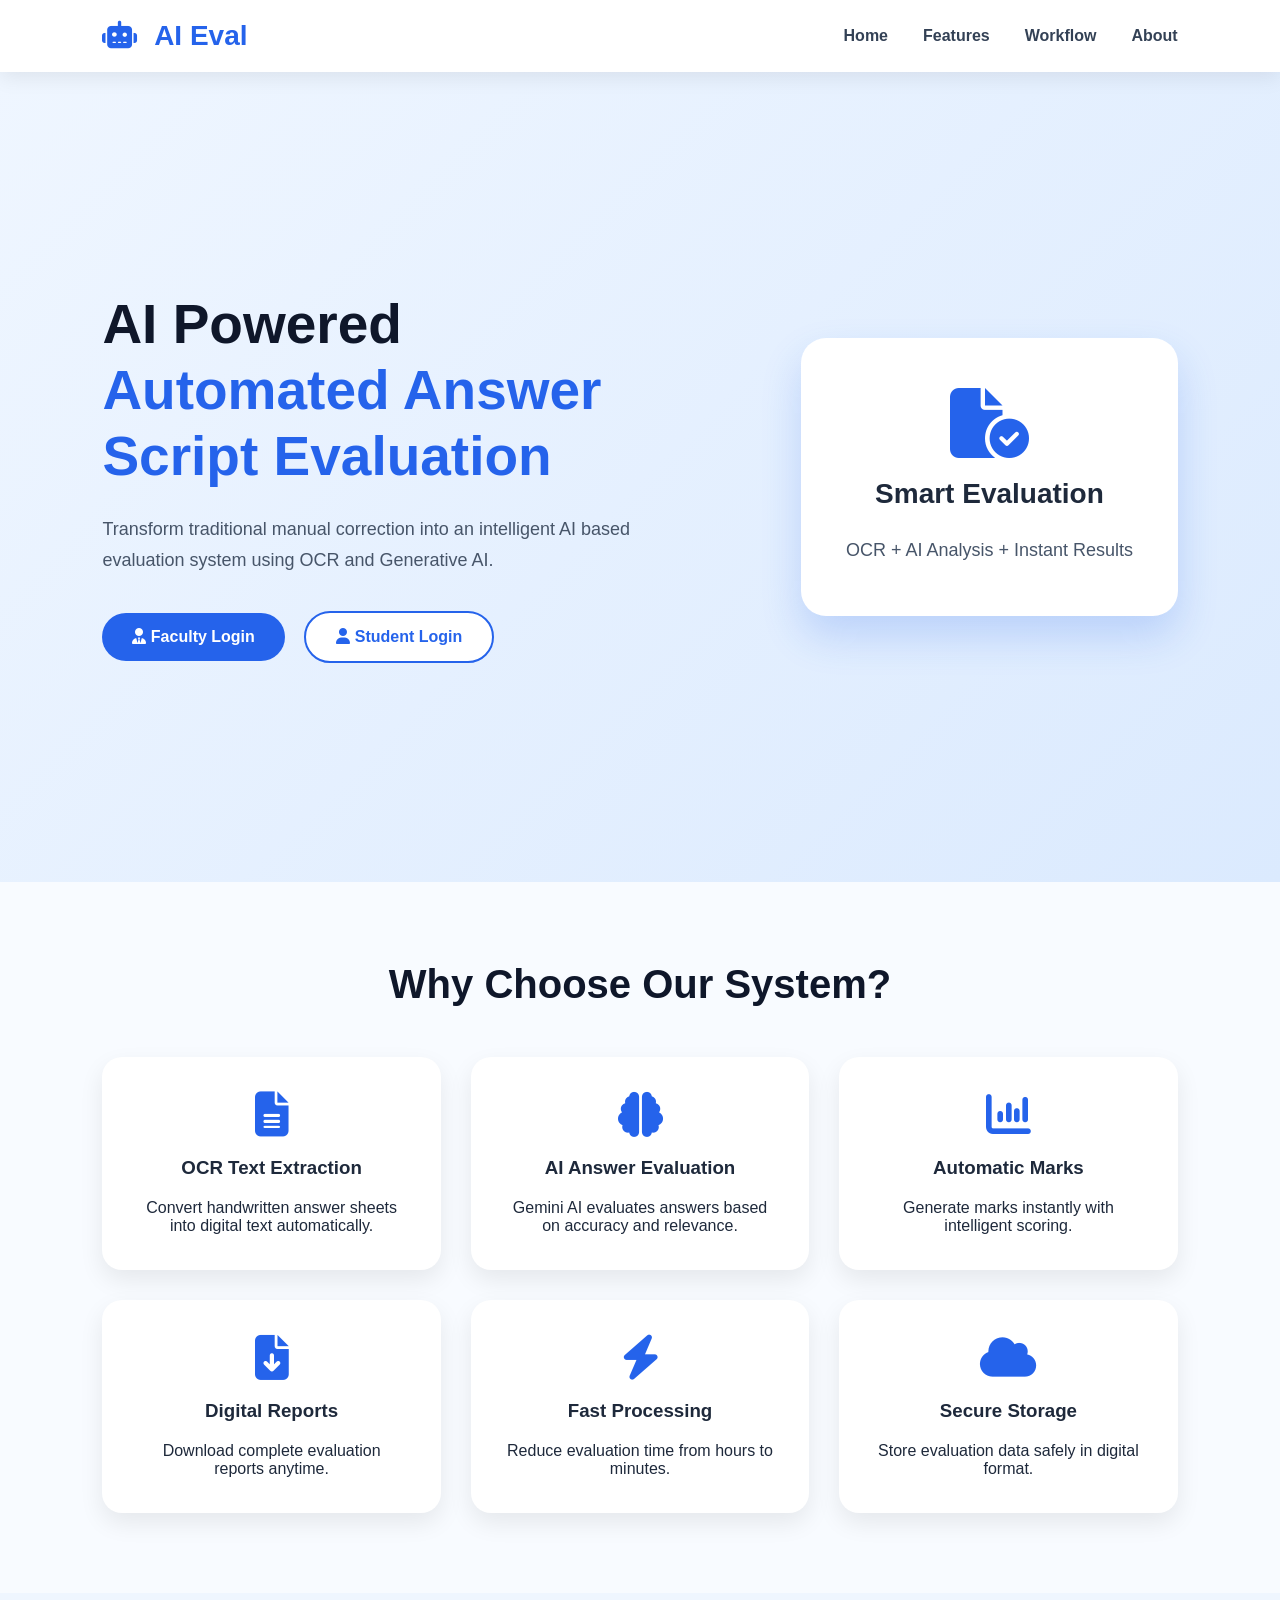
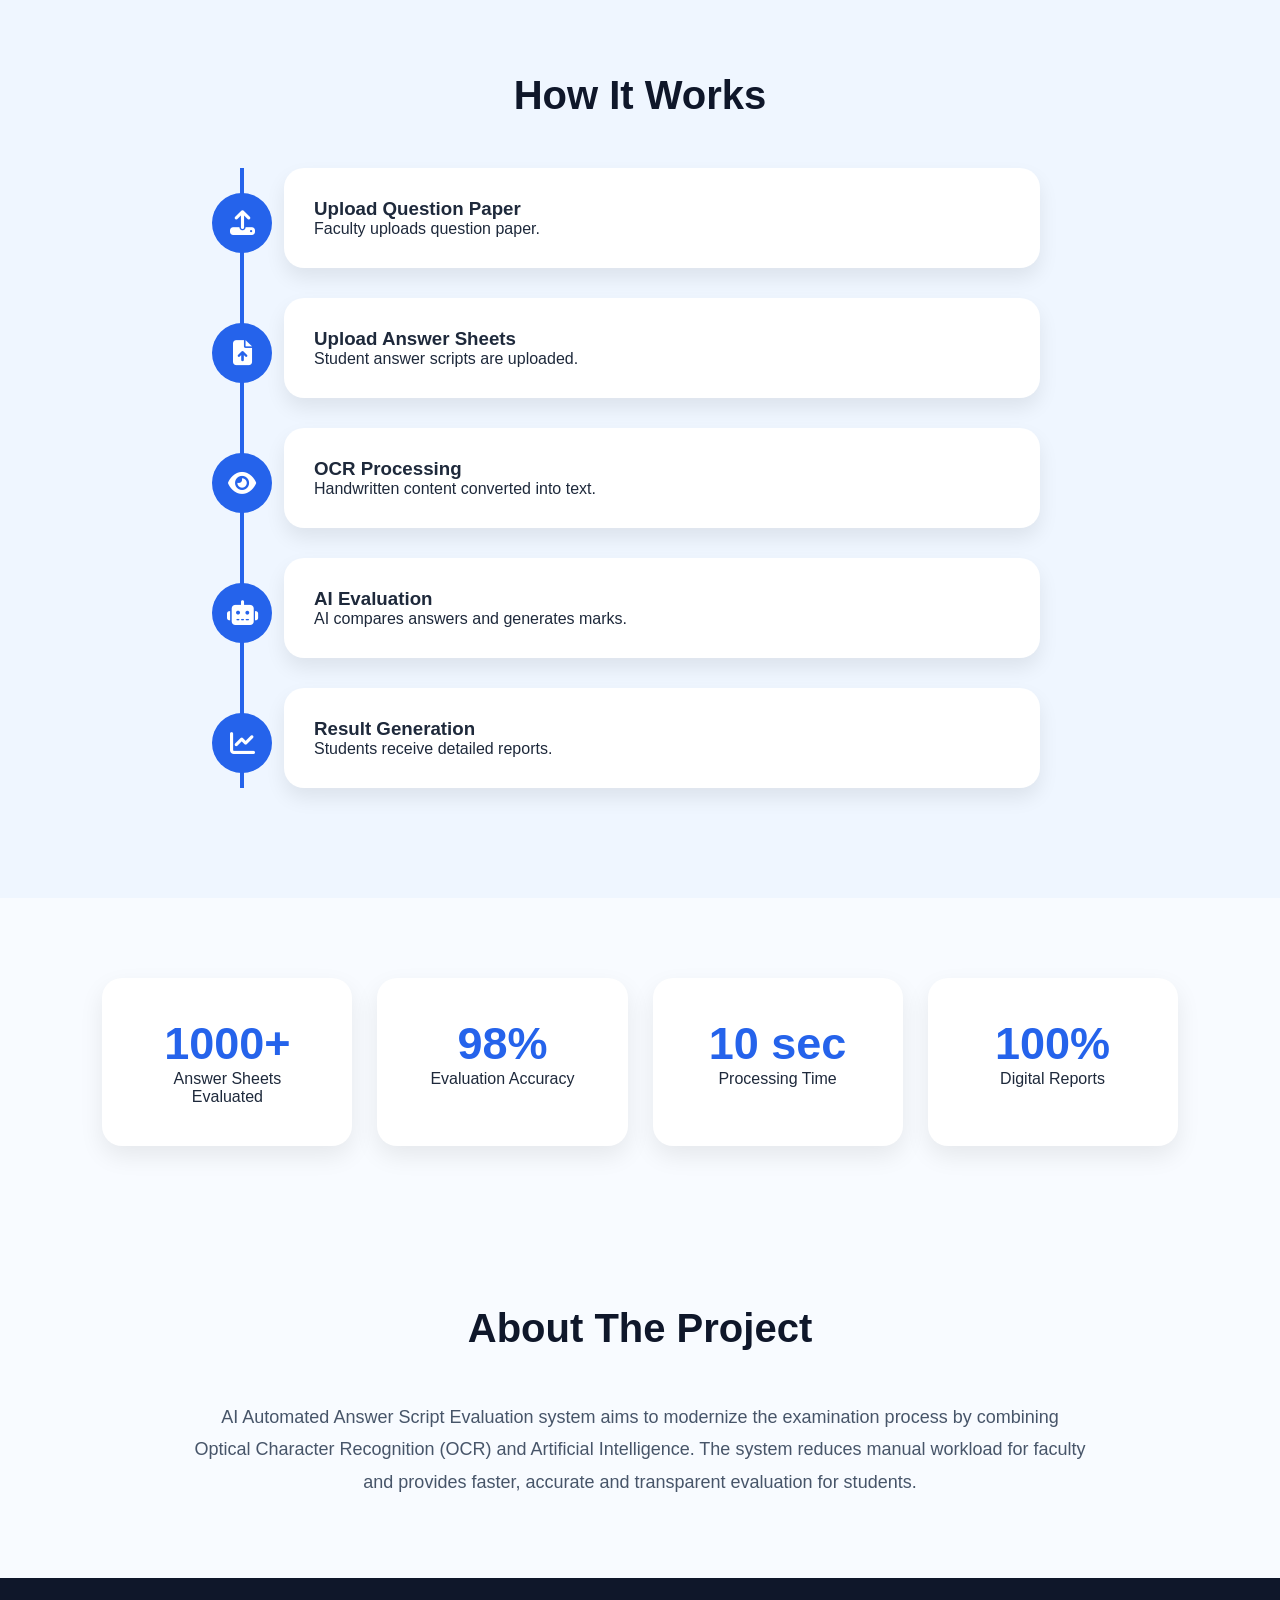
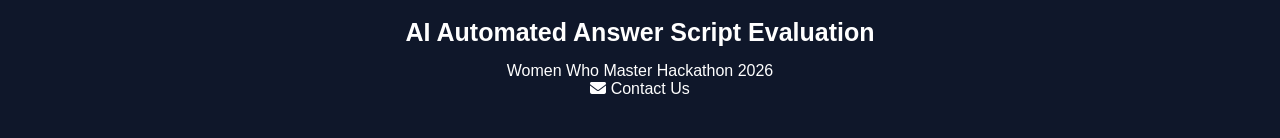
==== templates/index.html @ 3da0d570 "Initial commit AI Answer Script Evaluation" ====
<!DOCTYPE html>
<html lang="en">

<head>

    <meta charset="UTF-8">
    <meta name="viewport" content="width=device-width, initial-scale=1.0">

    <title>AI Answer Evaluation</title>

    <link rel="stylesheet" href="../static/css/style.css">

    <!-- Icons -->
    <link 
    rel="stylesheet" 
    href="https://cdnjs.cloudflare.com/ajax/libs/font-awesome/6.5.0/css/all.min.css">

</head>


<body>


<!-- ================= NAVBAR ================= -->

<header>

<nav class="navbar">

    <div class="logo">
        <i class="fa-solid fa-robot"></i>
        AI Eval
    </div>


    <ul class="nav-links">

        <li><a href="#">Home</a></li>

        <li><a href="#features">Features</a></li>

        <li><a href="#workflow">Workflow</a></li>

        <li><a href="#about">About</a></li>

    </ul>


</nav>

</header>





<!-- ================= HERO SECTION ================= -->


<section class="hero">


<div class="hero-content">


<h1>
AI Powered
<br>
<span>
Automated Answer Script Evaluation
</span>
</h1>


<p>

Transform traditional manual correction into
an intelligent AI based evaluation system using
OCR and Generative AI.

</p>



<div class="hero-buttons">


<a href="/faculty-login" class="btn primary">
<i class="fa-solid fa-user-tie"></i>
Faculty Login
</a>



<a href="/student-login" class="btn secondary">

<i class="fa-solid fa-user"></i>
Student Login

</a>


</div>


</div>




<div class="hero-image">

<div class="ai-card">

<i class="fa-solid fa-file-circle-check"></i>

<h3>
Smart Evaluation
</h3>


<p>
OCR + AI Analysis + Instant Results
</p>


</div>


</div>


</section>








<!-- ================= FEATURES ================= -->


<section id="features" class="features">


<h2>
Why Choose Our System?
</h2>



<div class="feature-container">



<div class="feature-card">

<i class="fa-solid fa-file-lines"></i>

<h3>
OCR Text Extraction
</h3>

<p>
Convert handwritten answer sheets into digital text automatically.
</p>

</div>




<div class="feature-card">

<i class="fa-solid fa-brain"></i>

<h3>
AI Answer Evaluation
</h3>

<p>
Gemini AI evaluates answers based on accuracy and relevance.
</p>

</div>





<div class="feature-card">

<i class="fa-solid fa-chart-column"></i>

<h3>
Automatic Marks
</h3>

<p>
Generate marks instantly with intelligent scoring.
</p>

</div>





<div class="feature-card">

<i class="fa-solid fa-file-arrow-down"></i>

<h3>
Digital Reports
</h3>

<p>
Download complete evaluation reports anytime.
</p>

</div>




<div class="feature-card">

<i class="fa-solid fa-bolt"></i>

<h3>
Fast Processing
</h3>

<p>
Reduce evaluation time from hours to minutes.
</p>

</div>




<div class="feature-card">

<i class="fa-solid fa-cloud"></i>

<h3>
Secure Storage
</h3>

<p>
Store evaluation data safely in digital format.
</p>

</div>



</div>


</section>








<!-- ================= WORKFLOW ================= -->


<section id="workflow" class="workflow">


<h2>
How It Works
</h2>



<div class="timeline">



<div class="step">

<div class="icon">

<i class="fa-solid fa-upload"></i>

</div>

<h3>
Upload Question Paper
</h3>

<p>
Faculty uploads question paper.
</p>

</div>





<div class="step">

<div class="icon">

<i class="fa-solid fa-file-arrow-up"></i>

</div>

<h3>
Upload Answer Sheets
</h3>

<p>
Student answer scripts are uploaded.
</p>

</div>






<div class="step">

<div class="icon">

<i class="fa-solid fa-eye"></i>

</div>

<h3>
OCR Processing
</h3>

<p>
Handwritten content converted into text.
</p>

</div>






<div class="step">

<div class="icon">

<i class="fa-solid fa-robot"></i>

</div>


<h3>
AI Evaluation
</h3>


<p>
AI compares answers and generates marks.
</p>


</div>







<div class="step">


<div class="icon">

<i class="fa-solid fa-chart-line"></i>

</div>


<h3>
Result Generation
</h3>


<p>
Students receive detailed reports.
</p>


</div>




</div>


</section>










<!-- ================= STATISTICS ================= -->


<section class="stats">


<div class="stat-card">

<h2>
1000+
</h2>

<p>
Answer Sheets Evaluated
</p>

</div>





<div class="stat-card">

<h2>
98%
</h2>

<p>
Evaluation Accuracy
</p>

</div>





<div class="stat-card">

<h2>
10 sec
</h2>

<p>
Processing Time
</p>

</div>





<div class="stat-card">

<h2>
100%
</h2>

<p>
Digital Reports
</p>

</div>


</section>











<!-- ================= ABOUT ================= -->


<section id="about" class="about">


<h2>
About The Project
</h2>


<p>


AI Automated Answer Script Evaluation system
aims to modernize the examination process by
combining Optical Character Recognition (OCR)
and Artificial Intelligence.

The system reduces manual workload for faculty
and provides faster, accurate and transparent
evaluation for students.

</p>



</section>









<!-- ================= FOOTER ================= -->


<footer>


<h3>
AI Automated Answer Script Evaluation
</h3>


<p>
Women Who Master Hackathon 2026
</p>


<div>

<i class="fa-solid fa-envelope"></i>
 Contact Us

</div>



</footer>




</body>

</html>
---- static/css/style.css ----
*{
    margin:0;
    padding:0;
    box-sizing:border-box;
    font-family:'Poppins',sans-serif;
}


html{
    scroll-behavior:smooth;
}


body{

    background:#f8fbff;
    color:#1e293b;

}



/* ================= NAVBAR ================= */


header{

    position:sticky;
    top:0;
    z-index:1000;

}



.navbar{

    display:flex;
    justify-content:space-between;
    align-items:center;

    padding:20px 8%;

    background:white;

    box-shadow:0 5px 20px rgba(0,0,0,0.08);

}



.logo{

    font-size:28px;
    font-weight:700;

    color:#2563eb;

}


.logo i{

    margin-right:10px;

}




.nav-links{

    display:flex;
    gap:35px;

    list-style:none;

}



.nav-links a{

    text-decoration:none;

    color:#334155;

    font-weight:600;

    transition:0.3s;

}



.nav-links a:hover{

    color:#2563eb;

}







/* ================= HERO ================= */


.hero{


    min-height:90vh;

    display:flex;

    align-items:center;

    justify-content:space-between;


    padding:60px 8%;


    background:

    linear-gradient(
    135deg,
    #eff6ff,
    #dbeafe
    );


}



.hero-content{

    width:50%;

}



.hero h1{


    font-size:55px;

    line-height:1.2;

    color:#0f172a;


}



.hero h1 span{

    color:#2563eb;

}




.hero p{


    margin-top:25px;

    font-size:18px;

    line-height:1.7;

    color:#475569;

}





.hero-buttons{

    margin-top:35px;

}




.btn{

    padding:15px 30px;

    border-radius:30px;

    text-decoration:none;

    font-weight:600;

    margin-right:15px;

    display:inline-block;

    transition:0.3s;

}



.primary{

    background:#2563eb;

    color:white;

}



.secondary{

    background:white;

    color:#2563eb;

    border:2px solid #2563eb;

}




.btn:hover{

    transform:translateY(-5px);

}






/* AI CARD */


.hero-image{

    width:35%;

}



.ai-card{


    background:white;

    padding:50px 30px;

    text-align:center;


    border-radius:25px;


    box-shadow:

    0 20px 40px rgba(37,99,235,0.2);


    animation:float 3s infinite;


}



.ai-card i{


    font-size:70px;

    color:#2563eb;

}



.ai-card h3{

    margin-top:20px;

    font-size:28px;

}





@keyframes float{


    0%,100%{

        transform:translateY(0);

    }


    50%{

        transform:translateY(-15px);

    }

}








/* ================= FEATURES ================= */


.features{


    padding:80px 8%;

    text-align:center;


}



.features h2,
.workflow h2,
.about h2{


    font-size:40px;

    margin-bottom:50px;

    color:#0f172a;

}





.feature-container{


    display:grid;

    grid-template-columns:repeat(3,1fr);

    gap:30px;


}




.feature-card{


    background:white;


    padding:35px;


    border-radius:20px;


    box-shadow:0 10px 25px rgba(0,0,0,0.08);


    transition:0.4s;


}



.feature-card:hover{


    transform:translateY(-10px);

}



.feature-card i{


    font-size:45px;

    color:#2563eb;

}



.feature-card h3{


    margin:20px 0;

}








/* ================= WORKFLOW ================= */


.workflow{


    padding:80px 8%;

    background:#eff6ff;

    text-align:center;


}




.timeline{


    max-width:800px;

    margin:auto;


    border-left:4px solid #2563eb;


    padding-left:40px;


}




.step{


    background:white;


    padding:30px;


    margin-bottom:30px;


    border-radius:20px;


    text-align:left;


    box-shadow:0 10px 20px rgba(0,0,0,0.08);


    position:relative;


}



.icon{


    width:60px;

    height:60px;


    background:#2563eb;


    color:white;


    border-radius:50%;


    display:flex;

    align-items:center;

    justify-content:center;


    position:absolute;


    left:-72px;


    top:25px;


}



.icon i{

    font-size:25px;

}









/* ================= STATS ================= */


.stats{


    display:grid;

    grid-template-columns:repeat(4,1fr);


    gap:25px;


    padding:80px 8%;


}



.stat-card{


    background:white;


    text-align:center;


    padding:40px;


    border-radius:20px;


    box-shadow:0 10px 25px rgba(0,0,0,0.08);


}



.stat-card h2{


    color:#2563eb;

    font-size:45px;


}









/* ================= ABOUT ================= */


.about{


    padding:80px 15%;

    text-align:center;

}



.about p{


    font-size:18px;

    line-height:1.8;

    color:#475569;


}









/* ================= FOOTER ================= */


footer{


    background:#0f172a;


    color:white;


    padding:40px;


    text-align:center;


}



footer h3{

    font-size:25px;

    margin-bottom:15px;

}










/* ================= RESPONSIVE ================= */


@media(max-width:900px){


.hero{

    flex-direction:column;

}


.hero-content,
.hero-image{

    width:100%;

}


.hero h1{

    font-size:40px;

}


.feature-container{


grid-template-columns:1fr;


}



.stats{


grid-template-columns:1fr;


}



.nav-links{

display:none;

}



}
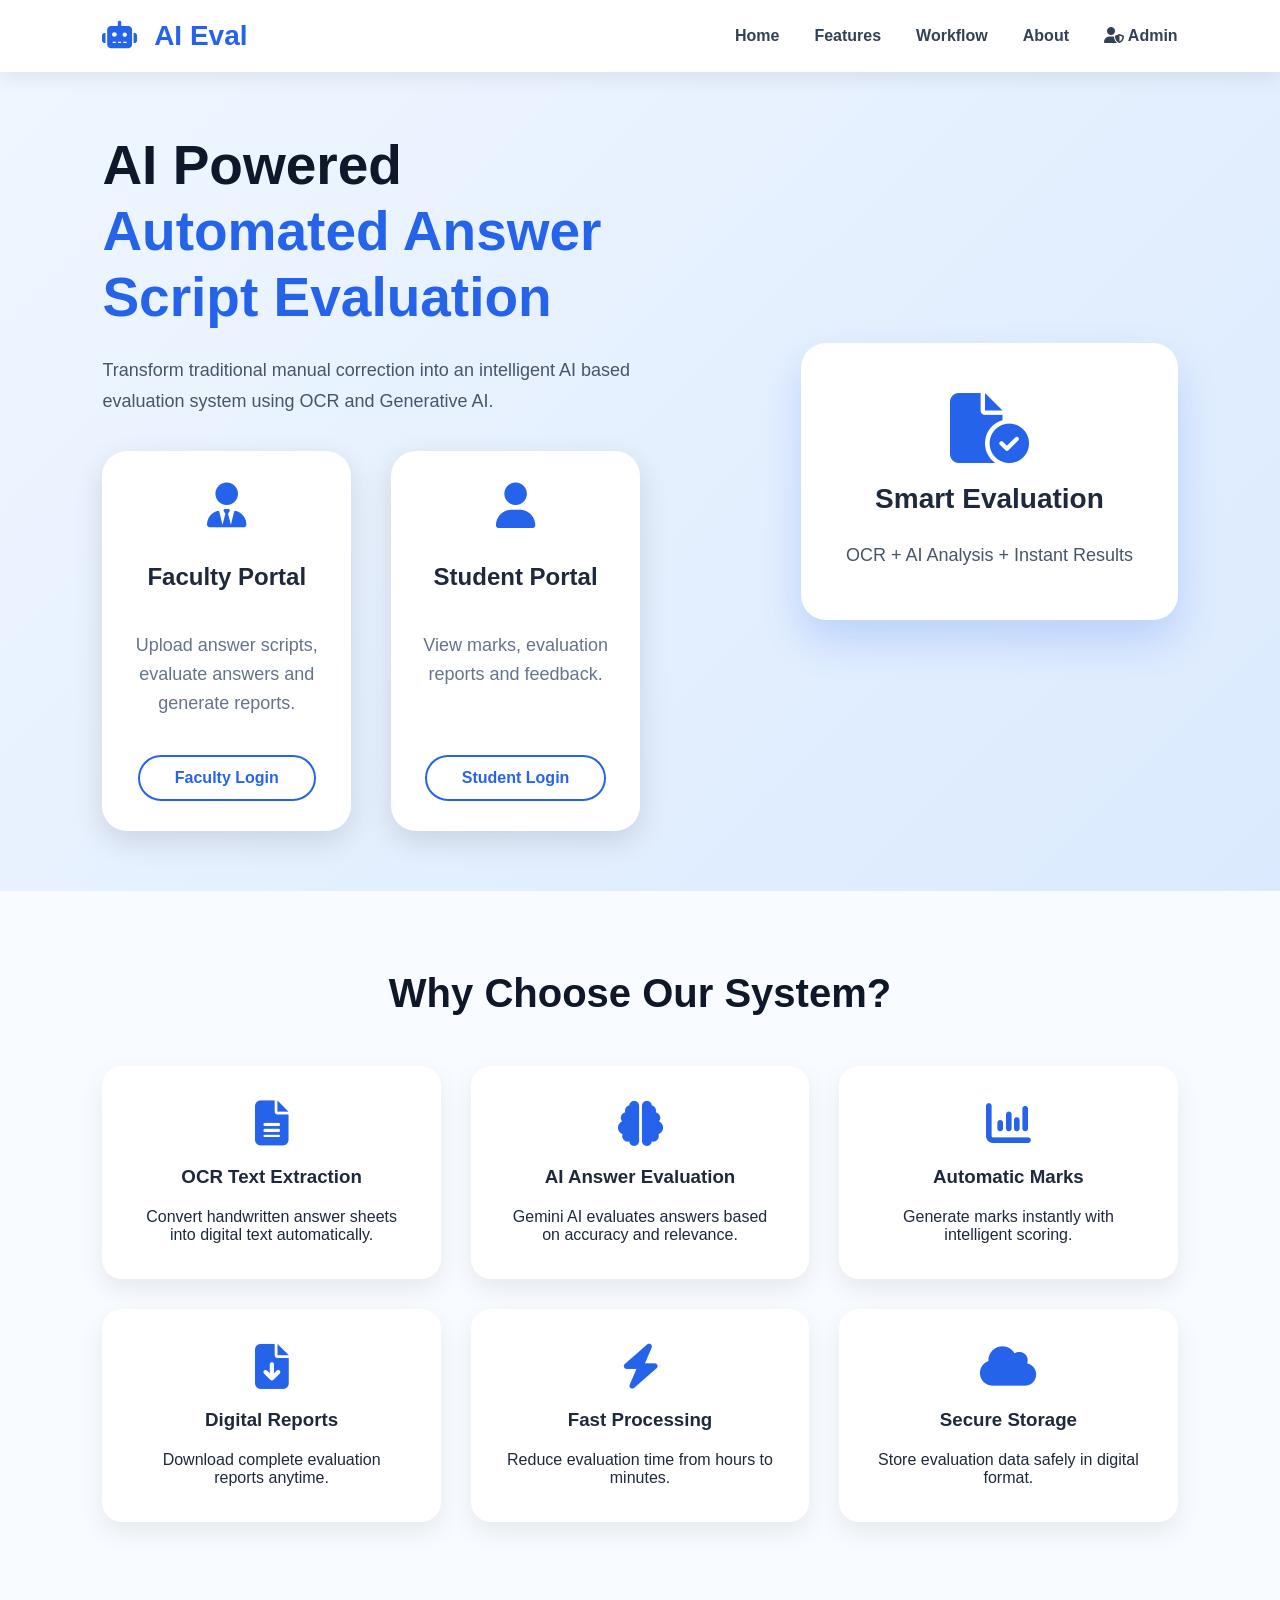
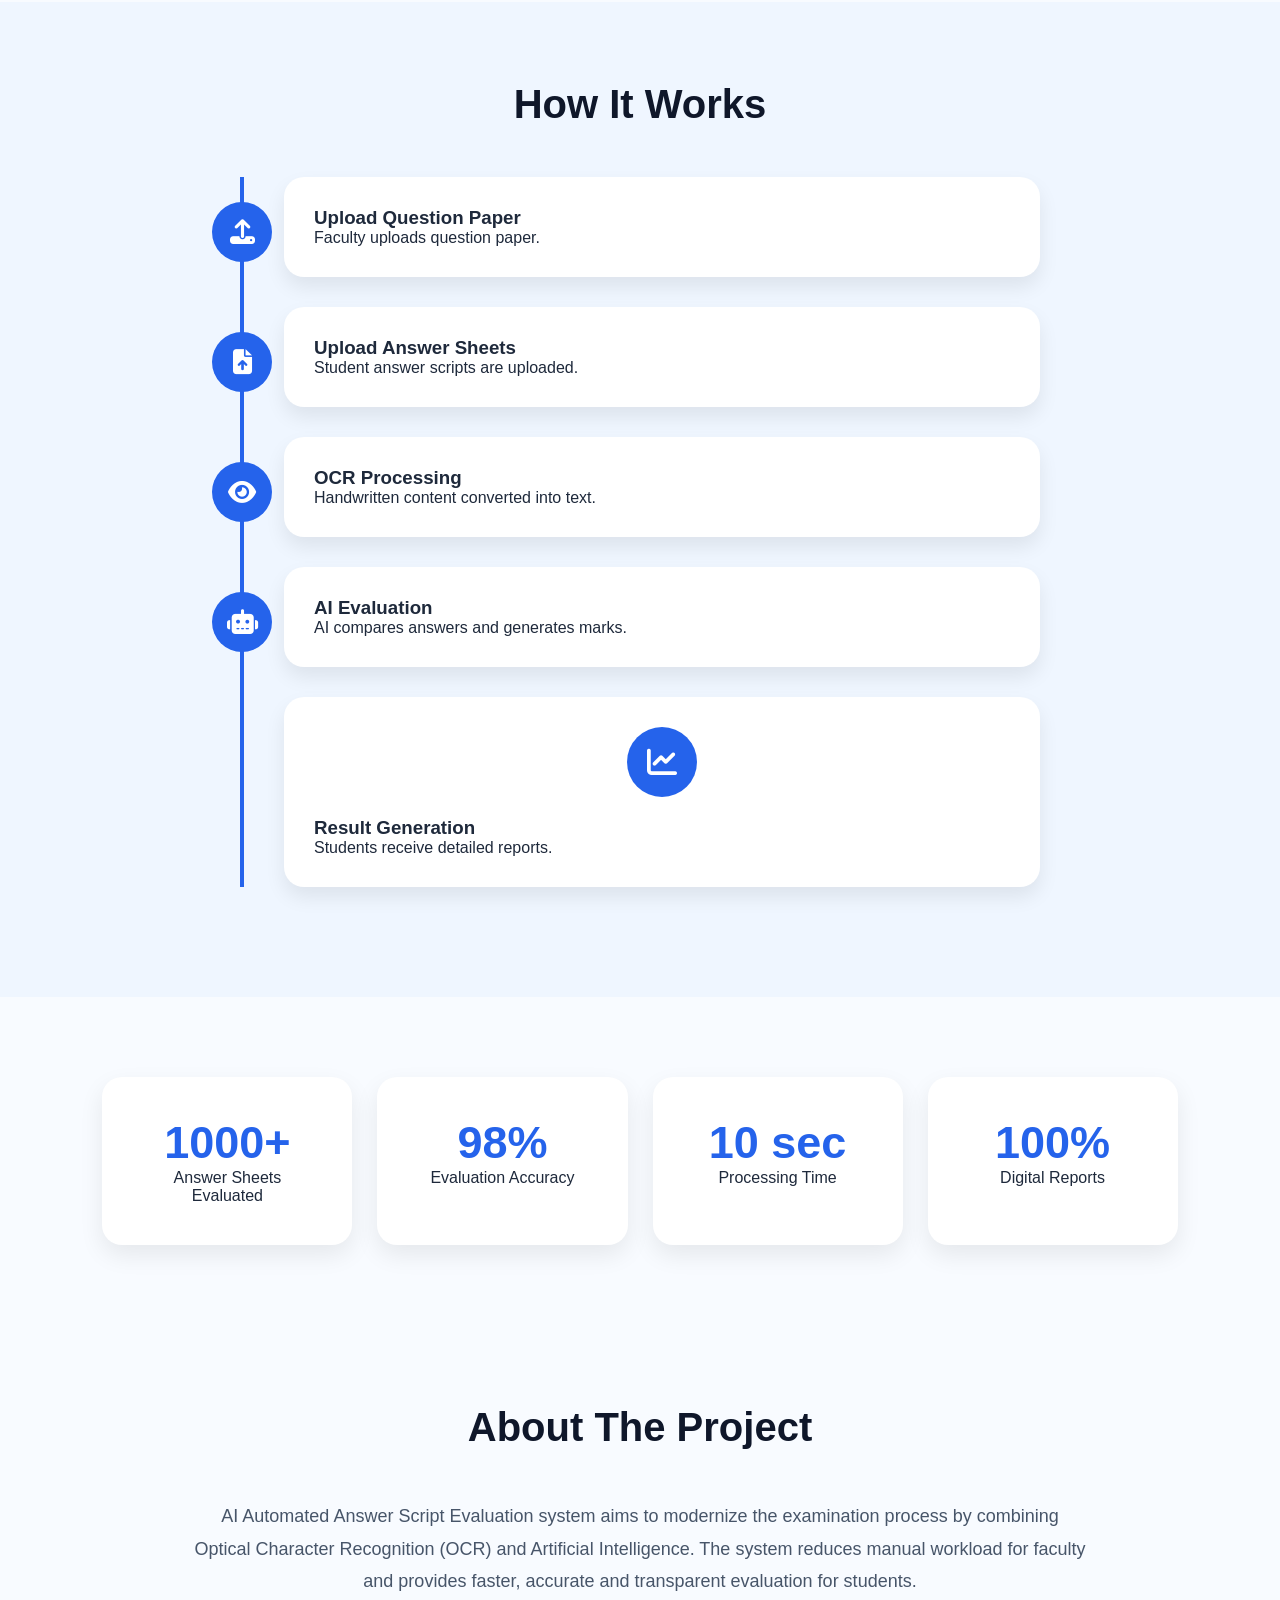
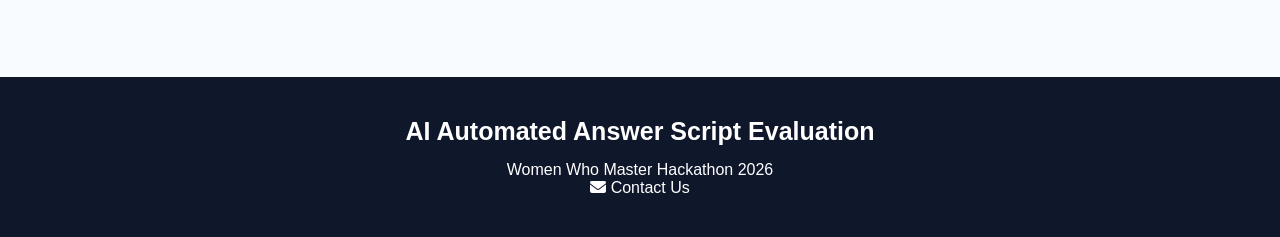
==== commit 270475fa: "Added AI evaluation project files" ====
--- a/templates/index.html
+++ b/templates/index.html
@@ -31,20 +31,45 @@
         <i class="fa-solid fa-robot"></i>
         AI Eval
     </div>
-
-
-    <ul class="nav-links">
-
-        <li><a href="#">Home</a></li>
-
-        <li><a href="#features">Features</a></li>
-
-        <li><a href="#workflow">Workflow</a></li>
-
-        <li><a href="#about">About</a></li>
-
-    </ul>
-
+     <ul class="nav-links">
+
+<li>
+<a href="#">
+Home
+</a>
+</li>
+
+
+<li>
+<a href="#features">
+Features
+</a>
+</li>
+
+
+<li>
+<a href="#workflow">
+Workflow
+</a>
+</li>
+
+
+<li>
+<a href="#about">
+About
+</a>
+</li>
+
+
+<li>
+<a href="/admin-login" class="admin-btn">
+<i class="fa-solid fa-user-shield"></i>
+Admin
+</a>
+</li>
+
+
+</ul>
 
 </nav>
 
@@ -81,23 +106,61 @@
 </p>
 
 
-
 <div class="hero-buttons">
 
-
-<a href="/faculty-login" class="btn primary">
-<i class="fa-solid fa-user-tie"></i>
-Faculty Login
-</a>
-
-
-
-<a href="/student-login" class="btn secondary">
-
-<i class="fa-solid fa-user"></i>
-Student Login
-
-</a>
+</div>
+
+
+<div class="portal-section">
+
+
+<div class="portal-card">
+
+    <div class="portal-icon">
+        <i class="fa-solid fa-user-tie"></i>
+    </div>
+
+    <h2>
+        Faculty Portal
+    </h2>
+
+    <p>
+        Upload answer scripts,
+        evaluate answers and generate reports.
+    </p>
+
+    <a href="/faculty-login" class="portal-btn">
+        Faculty Login
+    </a>
+
+</div>
+
+
+
+
+<div class="portal-card">
+
+    <div class="portal-icon">
+        <i class="fa-solid fa-user"></i>
+    </div>
+
+    <h2>
+        Student Portal
+    </h2>
+
+    <p>
+        View marks, evaluation reports
+        and feedback.
+    </p>
+
+    <a href="/student-login" class="student-btn">
+        Student Login
+    </a>
+
+</div>
+
+
+</div>
 
 
 </div>
@@ -384,7 +447,7 @@
 <div class="step">
 
 
-<div class="icon">
+<div class="dash-icon">
 
 <i class="fa-solid fa-chart-line"></i>
 
--- a/static/css/style.css
+++ b/static/css/style.css
@@ -740,4 +740,713 @@
 
 
 
+}
+/* ================= PORTAL SECTION ================= */
+
+/* ================= PORTAL SECTION ================= */
+
+
+.portal-section{
+
+    display:flex;
+    gap:40px;
+    justify-content:center;
+    align-items:stretch;
+
+}
+
+
+/* Portal Card */
+
+
+.portal-card{
+
+    width:280px;
+    height:380px;
+
+    background:white;
+
+    padding:30px;
+
+    border-radius:25px;
+
+    text-align:center;
+
+    box-shadow:0 10px 30px rgba(0,0,0,0.12);
+
+    display:flex;
+    flex-direction:column;
+    align-items:center;
+
+    box-sizing:border-box;
+    transition: all 0.3s ease;
+    cursor: pointer;
+
+}
+.portal-card:hover{
+
+    transform:translateY(-10px) scale(1.05);
+
+    box-shadow:0 20px 40px rgba(37,99,235,0.25);
+
+}
+
+
+
+/* Portal Icon */
+
+
+.portal-icon{
+
+    font-size:45px;
+
+    color:#2563eb;
+
+    margin-bottom:15px;
+
+}
+
+
+
+.portal-card h2{
+
+    margin:15px 0;
+
+    color:#1e293b;
+
+}
+
+
+
+.portal-card p{
+
+    color:#64748b;
+
+    line-height:1.6;
+
+}
+
+
+
+/* Portal Buttons */
+
+
+.portal-btn,
+.student-btn{
+
+    margin-top:auto;
+
+    display:inline-block;
+
+    padding:12px 35px;
+
+    border-radius:30px;
+
+    text-decoration:none;
+
+    font-weight:600;
+
+    background:white;
+
+    color:#2563eb;
+
+    border:2px solid #2563eb;
+
+    transition:0.3s;
+
+}
+
+
+
+/* Hover / Click Effect */
+
+
+.portal-btn:hover,
+.student-btn:hover{
+
+    background:#2563eb;
+
+    color:white;
+
+    transform:translateY(-3px);
+
+}
+
+
+
+/* Mobile */
+
+
+@media(max-width:900px){
+
+
+    .portal-section{
+
+        flex-direction:column;
+
+        align-items:center;
+
+    }
+
+
+    .portal-card{
+
+        width:90%;
+
+    }
+
+}
+/* ================= LOGIN PAGE ================= */
+
+
+.login-section{
+
+    min-height:calc(100vh - 160px);
+
+    display:flex;
+
+    justify-content:center;
+
+    align-items:center;
+
+    padding:50px;
+
+    background:linear-gradient(
+        135deg,
+        #eff6ff,
+        #dbeafe
+    );
+
+}
+
+
+
+.login-card{
+
+    width:400px;
+
+    background:white;
+
+    padding:40px;
+
+    border-radius:25px;
+
+    text-align:center;
+
+    box-shadow:0 15px 35px rgba(0,0,0,0.12);
+
+}
+
+
+
+.login-icon{
+
+    width:80px;
+
+    height:80px;
+
+    margin:auto;
+
+    display:flex;
+
+    justify-content:center;
+
+    align-items:center;
+
+    background:#2563eb;
+
+    color:white;
+
+    border-radius:50%;
+
+}
+
+
+
+.login-icon i{
+
+    font-size:40px;
+
+}
+
+
+
+.login-card h2{
+
+    margin-top:20px;
+
+    font-size:32px;
+
+    color:#0f172a;
+
+}
+
+
+
+.login-card p{
+
+    margin:15px 0 30px;
+
+    color:#64748b;
+
+}
+
+
+
+.input-box{
+
+    text-align:left;
+
+    margin-bottom:20px;
+
+}
+
+
+
+.input-box label{
+
+    display:block;
+
+    margin-bottom:8px;
+
+    font-weight:600;
+
+}
+
+
+
+.input-box input{
+
+    width:100%;
+
+    padding:14px;
+
+    border-radius:12px;
+
+    border:1px solid #cbd5e1;
+
+    font-size:15px;
+
+}
+
+
+
+.input-box input:focus{
+
+    outline:none;
+
+    border-color:#2563eb;
+
+}
+
+.login-btn{
+
+    width:100%;
+
+    display:block;
+
+    text-align:center;
+
+    padding:14px;
+
+    border:none;
+
+    border-radius:30px;
+
+    background:#2563eb;
+
+    color:white;
+
+    font-size:17px;
+
+    font-weight:600;
+
+    cursor:pointer;
+
+    text-decoration:none;
+
+}
+
+
+.login-btn:hover{
+
+    background:#1d4ed8;
+
+}
+
+
+
+.bottom-link{
+
+    margin-top:25px;
+
+}
+
+
+
+.bottom-link a{
+
+    text-decoration:none;
+
+    color:#2563eb;
+
+    font-weight:600;
+
+}
+
+/* ================= FACULTY DASHBOARD ================= */
+
+.dashboard-section{
+    padding:60px 8%;
+    background:#f8fbff;
+    min-height:100vh;
+}
+
+.dashboard-header{
+    display:flex;
+    justify-content:space-between;
+    align-items:center;
+    margin-bottom:40px;
+}
+
+.dashboard-header h1{
+    font-size:36px;
+    color:#0f172a;
+}
+
+.dashboard-header p{
+    color:#64748b;
+    margin-top:8px;
+}
+
+.logout-btn{
+    padding:12px 25px;
+    background:#ef4444;
+    color:white;
+    text-decoration:none;
+    border-radius:30px;
+    font-weight:600;
+}
+
+.logout-btn:hover{
+    background:#dc2626;
+}
+
+.dashboard-cards{
+    display:grid;
+    grid-template-columns:repeat(4,1fr);
+    gap:25px;
+    margin-bottom:50px;
+}
+.dash-card{
+
+    background:white;
+    padding:30px;
+    border-radius:20px;
+    text-align:center;
+    box-shadow:0 10px 25px rgba(0,0,0,0.08);
+
+    transition:all 0.3s ease;
+
+    cursor:pointer;
+
+}
+
+.dash-card:hover{
+
+    transform:translateY(-10px) scale(1.05);
+
+    box-shadow:0 18px 40px rgba(37,99,235,0.25);
+
+}
+
+.dash-icon{
+
+    width:70px;
+    height:70px;
+
+    background:#2563eb;
+    color:white;
+
+    border-radius:50%;
+
+    display:flex;
+    justify-content:center;
+    align-items:center;
+
+    margin:0 auto 20px;
+
+    font-size:30px;
+
+}
+
+.dash-card h2{
+    margin-bottom:15px;
+    font-size:22px;
+}
+
+.dash-card p{
+    color:#64748b;
+    margin-bottom:25px;
+}
+
+.action-btn{
+    display:inline-block;
+    padding:12px 28px;
+    background:#2563eb;
+    color:white;
+    text-decoration:none;
+    border-radius:30px;
+    font-weight:600;
+}
+
+.action-btn:hover{
+    background:#1d4ed8;
+}
+
+.recent-section{
+    background:white;
+    padding:30px;
+    border-radius:20px;
+    box-shadow:0 10px 25px rgba(0,0,0,0.08);
+}
+
+.recent-section h2{
+    margin-bottom:20px;
+}
+
+.recent-section table{
+    width:100%;
+    border-collapse:collapse;
+}
+
+.recent-section th,
+.recent-section td{
+    padding:15px;
+    border-bottom:1px solid #e2e8f0;
+    text-align:left;
+}
+
+.recent-section th{
+    background:#2563eb;
+    color:white;
+}
+
+@media(max-width:900px){
+
+    .dashboard-header{
+        flex-direction:column;
+        gap:20px;
+        text-align:center;
+    }
+
+    .dashboard-cards{
+        grid-template-columns:1fr;
+    }
+
+}
+/* ================= RESULT PAGE ================= */
+
+.result-table{
+
+    width:100%;
+    border-collapse:collapse;
+    margin-top:20px;
+    margin-bottom:20px;
+
+}
+
+.result-table th,
+.result-table td{
+
+    border:1px solid #e2e8f0;
+    padding:15px;
+    text-align:left;
+
+}
+
+.result-table th{
+
+    background:#2563eb;
+    color:white;
+    width:40%;
+
+}
+/* ================= RESULT PAGE ================= */
+
+.result-section{
+
+display:flex;
+justify-content:center;
+padding:60px 8%;
+background:#f8fbff;
+
+}
+
+.result-card{
+
+width:900px;
+background:white;
+padding:40px;
+border-radius:20px;
+box-shadow:0 15px 35px rgba(0,0,0,.1);
+
+}
+
+.result-card h1{
+
+text-align:center;
+margin-bottom:30px;
+color:#2563eb;
+
+}
+
+.student-info{
+
+display:grid;
+grid-template-columns:repeat(2,1fr);
+gap:20px;
+margin-bottom:35px;
+
+}
+
+.student-info div{
+
+background:#eff6ff;
+padding:15px;
+border-radius:10px;
+
+}
+
+.result-table{
+
+width:100%;
+border-collapse:collapse;
+margin-top:20px;
+
+}
+
+.result-table th{
+
+background:#2563eb;
+color:white;
+padding:15px;
+
+}
+
+.result-table td{
+
+padding:15px;
+text-align:center;
+border-bottom:1px solid #ddd;
+
+}
+
+.result-table tr:hover{
+
+background:#f1f5f9;
+
+}
+
+.summary-card{
+
+    display:flex;
+    justify-content:space-between;
+    gap:20px;
+    margin-top:30px;
+
+}
+
+.summary-item{
+
+    flex:1;
+
+    background:#eff6ff;
+
+    padding:20px;
+
+    border-radius:15px;
+
+    text-align:center;
+
+    box-shadow:0 5px 15px rgba(0,0,0,.08);
+
+}
+
+.summary-item h3{
+
+    color:#2563eb;
+    margin-bottom:10px;
+
+}
+
+.summary-item p{
+
+    font-size:24px;
+    font-weight:600;
+
+}
+
+.result-buttons{
+
+margin-top:30px;
+display:flex;
+justify-content:center;
+gap:20px;
+
+}
+/* ================= QUESTION ANALYSIS ================= */
+
+.analysis-table{
+
+    width:100%;
+    border-collapse:collapse;
+    margin-top:30px;
+
+}
+
+.analysis-table th{
+
+    background:#2563eb;
+    color:white;
+    padding:15px;
+
+}
+
+.analysis-table td{
+
+    padding:15px;
+    border-bottom:1px solid #ddd;
+    text-align:center;
+
+}
+
+.analysis-table tr:hover{
+
+    background:#f1f5f9;
+
+}
+
+
+/* ================= DETAILED EVALUATION ================= */
+
+.evaluation-box{
+
+    text-align:left;
+    margin:25px 0;
+
+}
+
+.evaluation-box h3{
+
+    color:#2563eb;
+    margin-bottom:10px;
+
+}
+
+.evaluation-box p{
+
+    margin-bottom:10px;
+    line-height:1.7;
+
 }
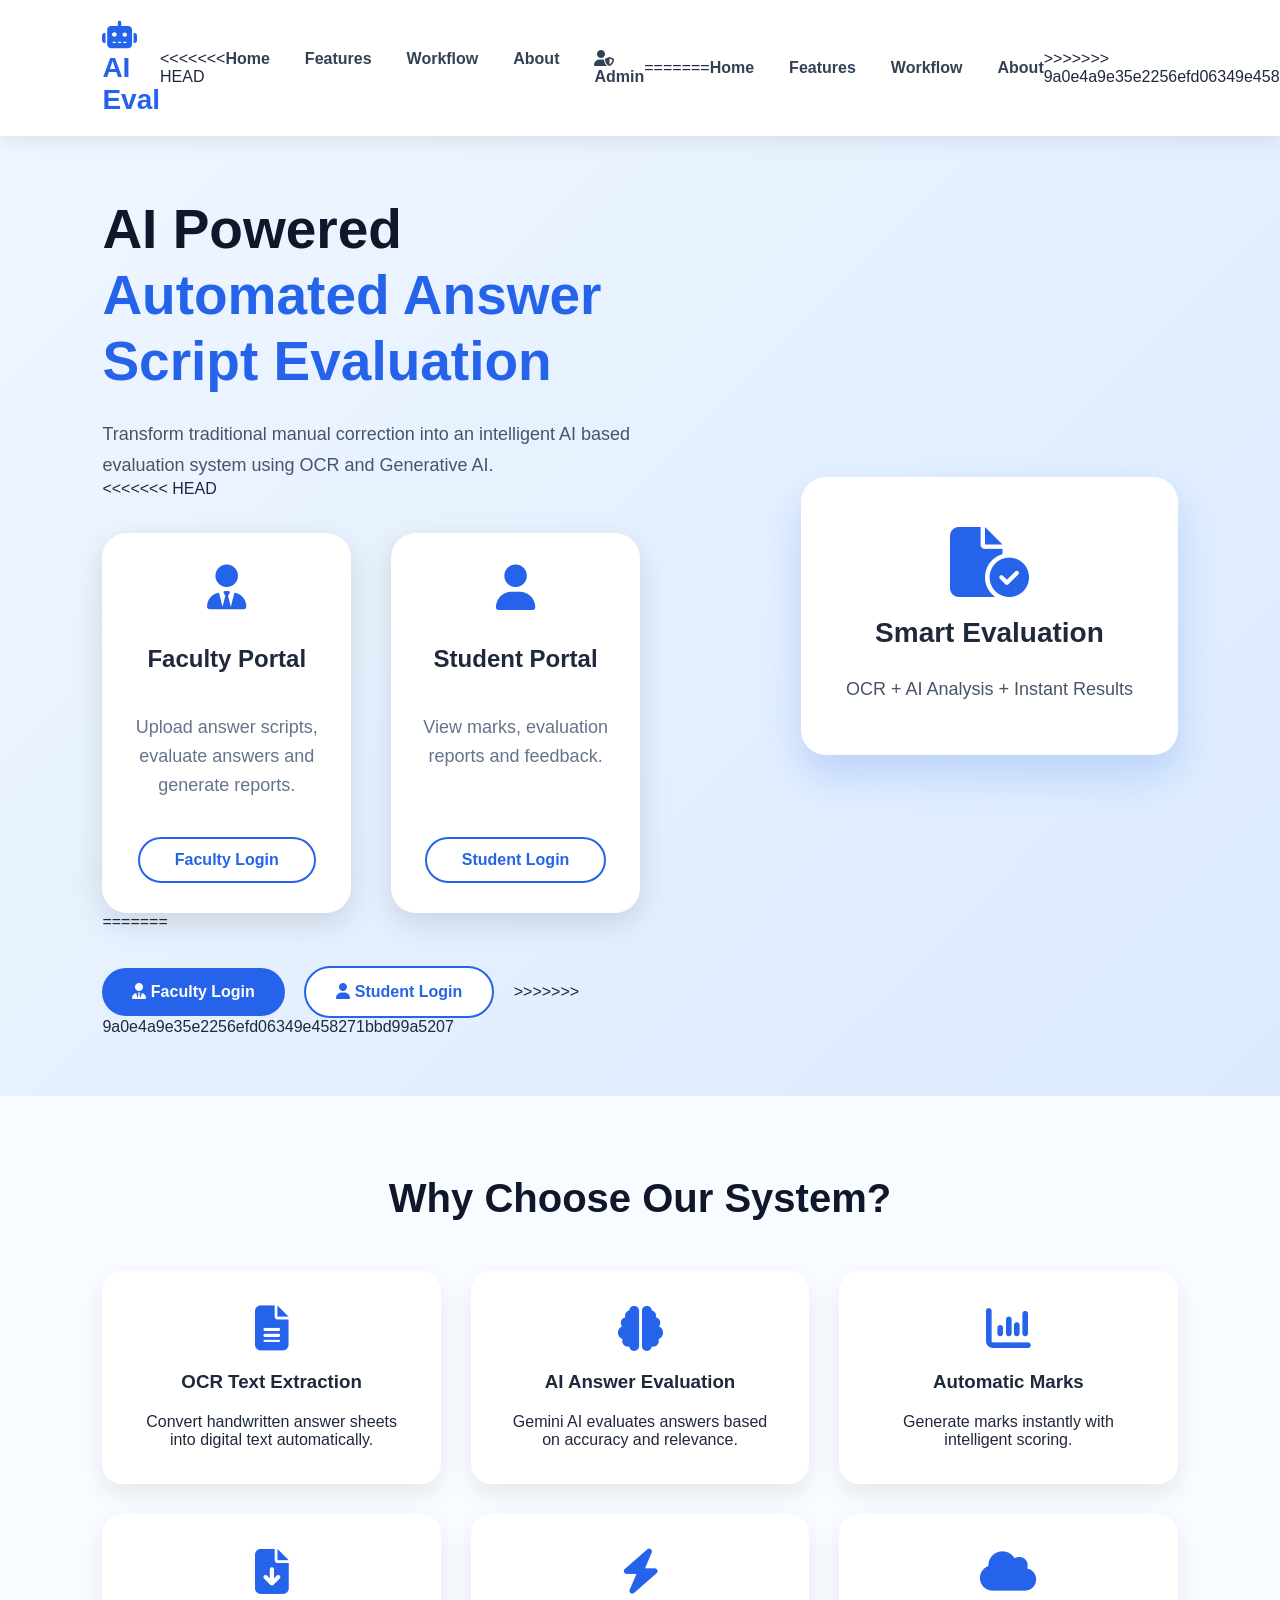
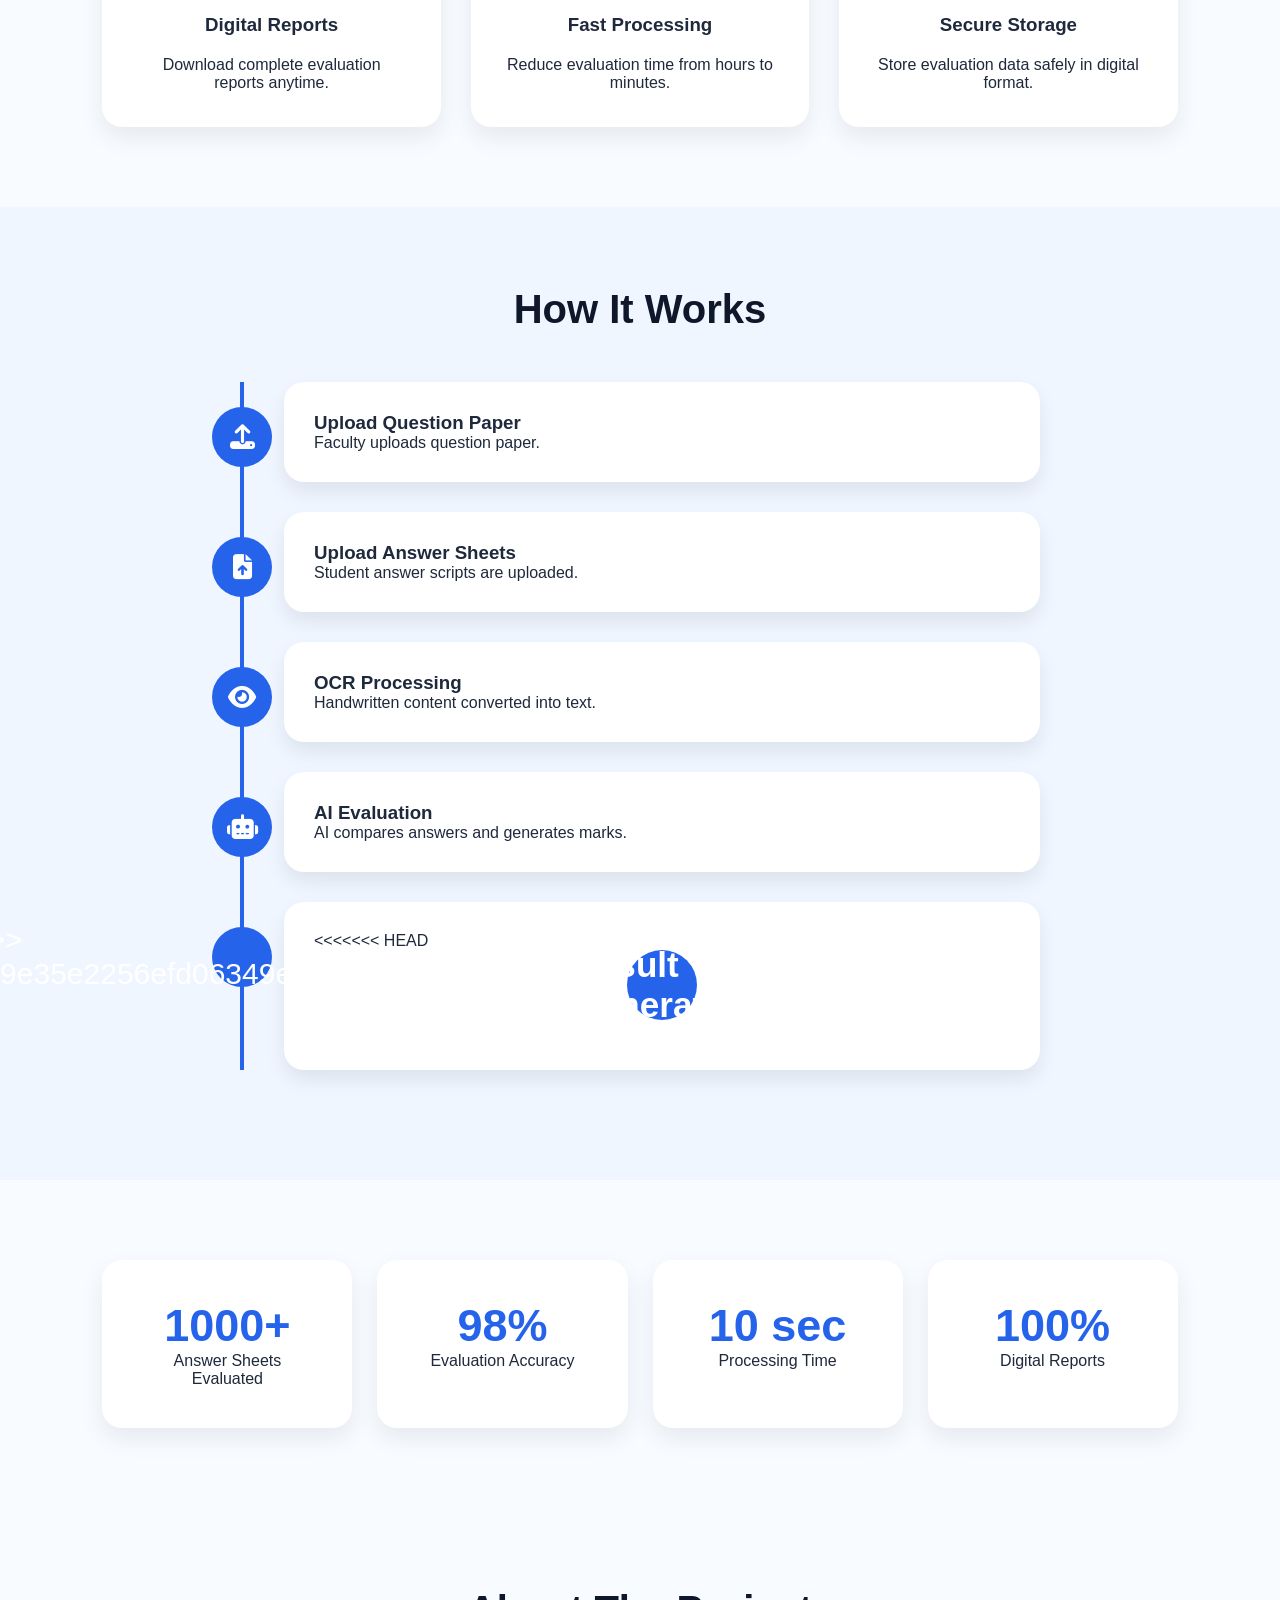
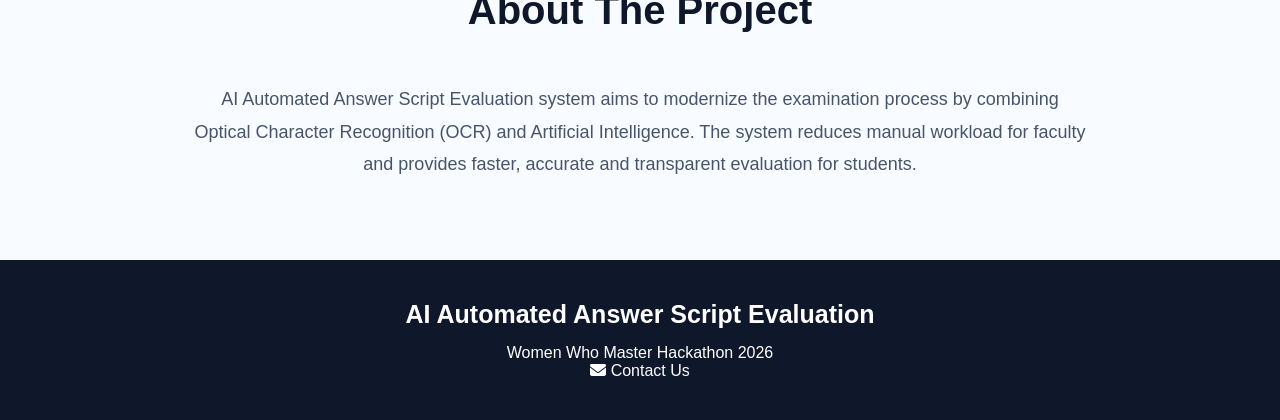
==== commit 5ee98419: "Resolved merge conflict" ====
--- a/templates/index.html
+++ b/templates/index.html
@@ -31,6 +31,7 @@
         <i class="fa-solid fa-robot"></i>
         AI Eval
     </div>
+<<<<<<< HEAD
      <ul class="nav-links">
 
 <li>
@@ -70,6 +71,22 @@
 
 
 </ul>
+=======
+
+
+    <ul class="nav-links">
+
+        <li><a href="#">Home</a></li>
+
+        <li><a href="#features">Features</a></li>
+
+        <li><a href="#workflow">Workflow</a></li>
+
+        <li><a href="#about">About</a></li>
+
+    </ul>
+
+>>>>>>> 9a0e4a9e35e2256efd06349e458271bbd99a5207
 
 </nav>
 
@@ -106,6 +123,7 @@
 </p>
 
 
+<<<<<<< HEAD
 <div class="hero-buttons">
 
 </div>
@@ -161,6 +179,25 @@
 
 
 </div>
+=======
+
+<div class="hero-buttons">
+
+
+<a href="/faculty-login" class="btn primary">
+<i class="fa-solid fa-user-tie"></i>
+Faculty Login
+</a>
+
+
+
+<a href="/student-login" class="btn secondary">
+
+<i class="fa-solid fa-user"></i>
+Student Login
+
+</a>
+>>>>>>> 9a0e4a9e35e2256efd06349e458271bbd99a5207
 
 
 </div>
@@ -447,7 +484,11 @@
 <div class="step">
 
 
+<<<<<<< HEAD
 <div class="dash-icon">
+=======
+<div class="icon">
+>>>>>>> 9a0e4a9e35e2256efd06349e458271bbd99a5207
 
 <i class="fa-solid fa-chart-line"></i>
 
--- a/static/css/style.css
+++ b/static/css/style.css
@@ -740,6 +740,7 @@
 
 
 
+<<<<<<< HEAD
 }
 /* ================= PORTAL SECTION ================= */
 
@@ -1449,4 +1450,6 @@
     margin-bottom:10px;
     line-height:1.7;
 
+=======
+>>>>>>> 9a0e4a9e35e2256efd06349e458271bbd99a5207
 }
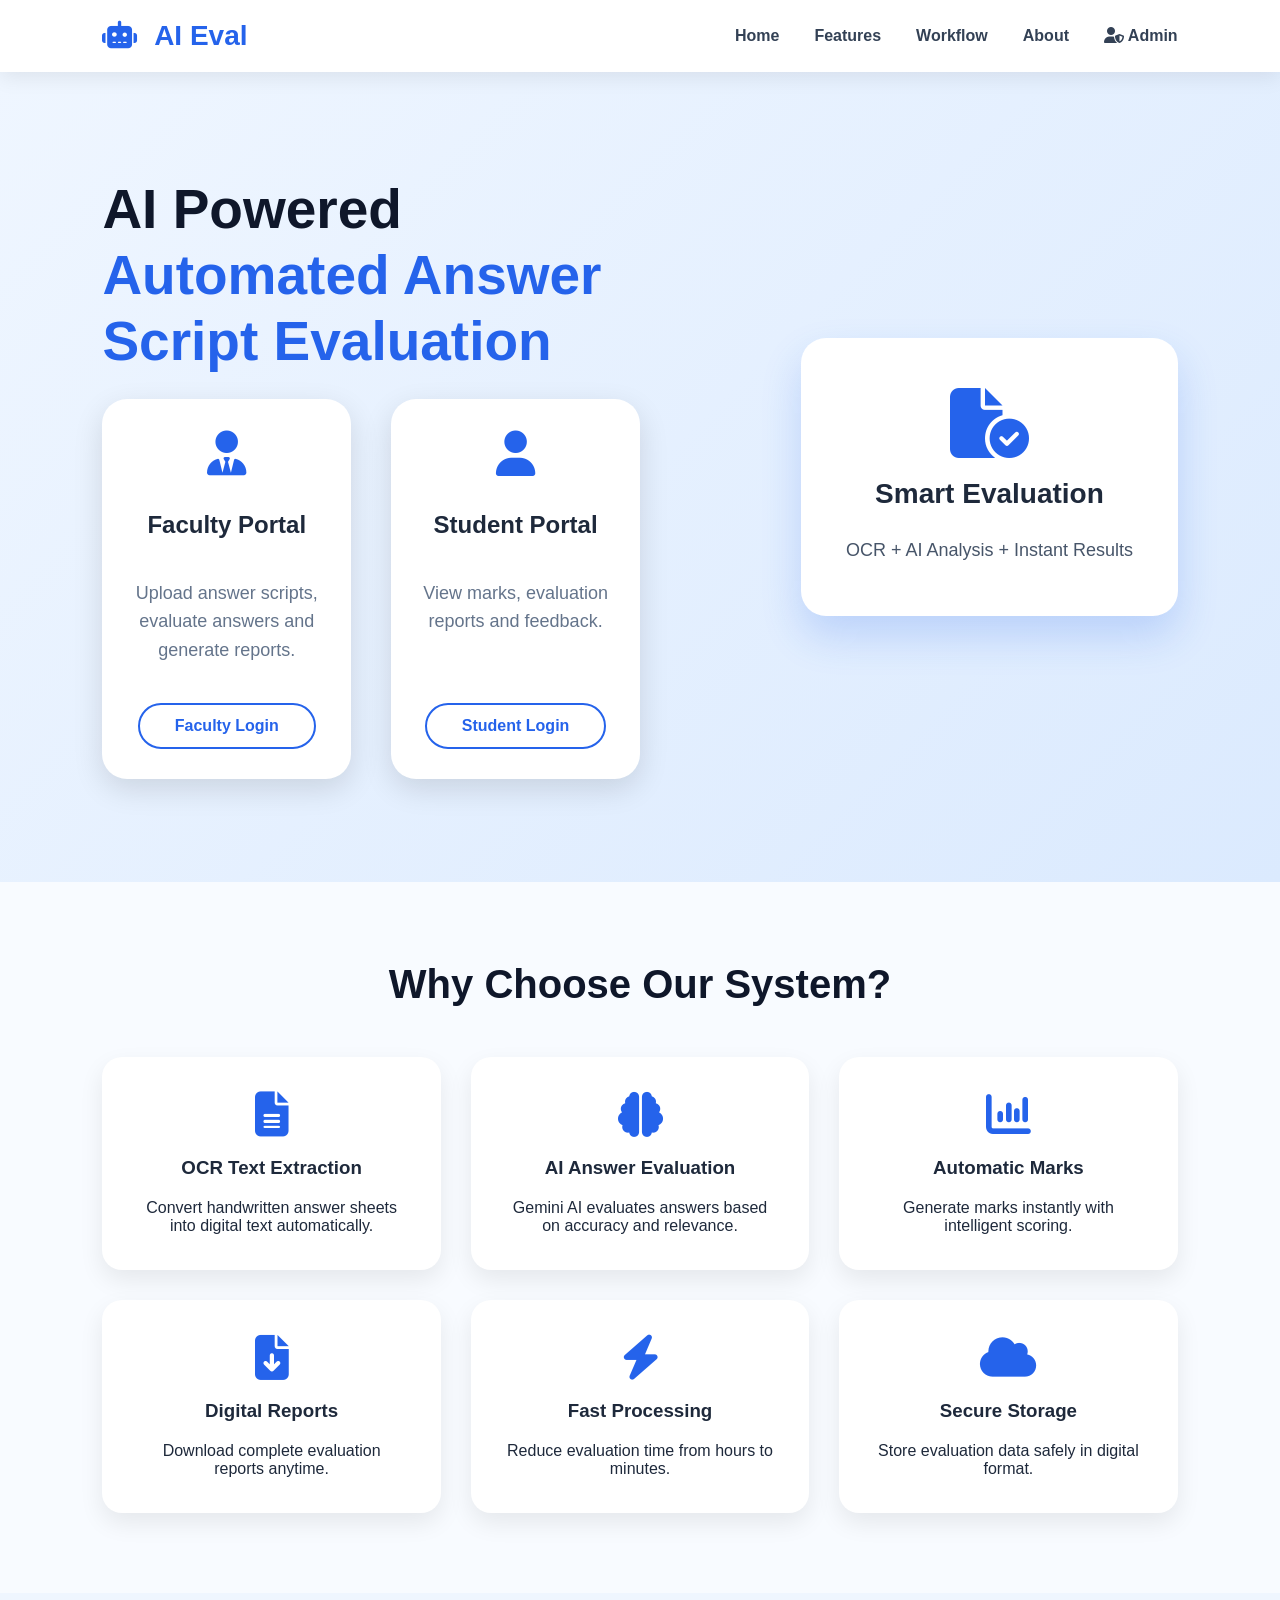
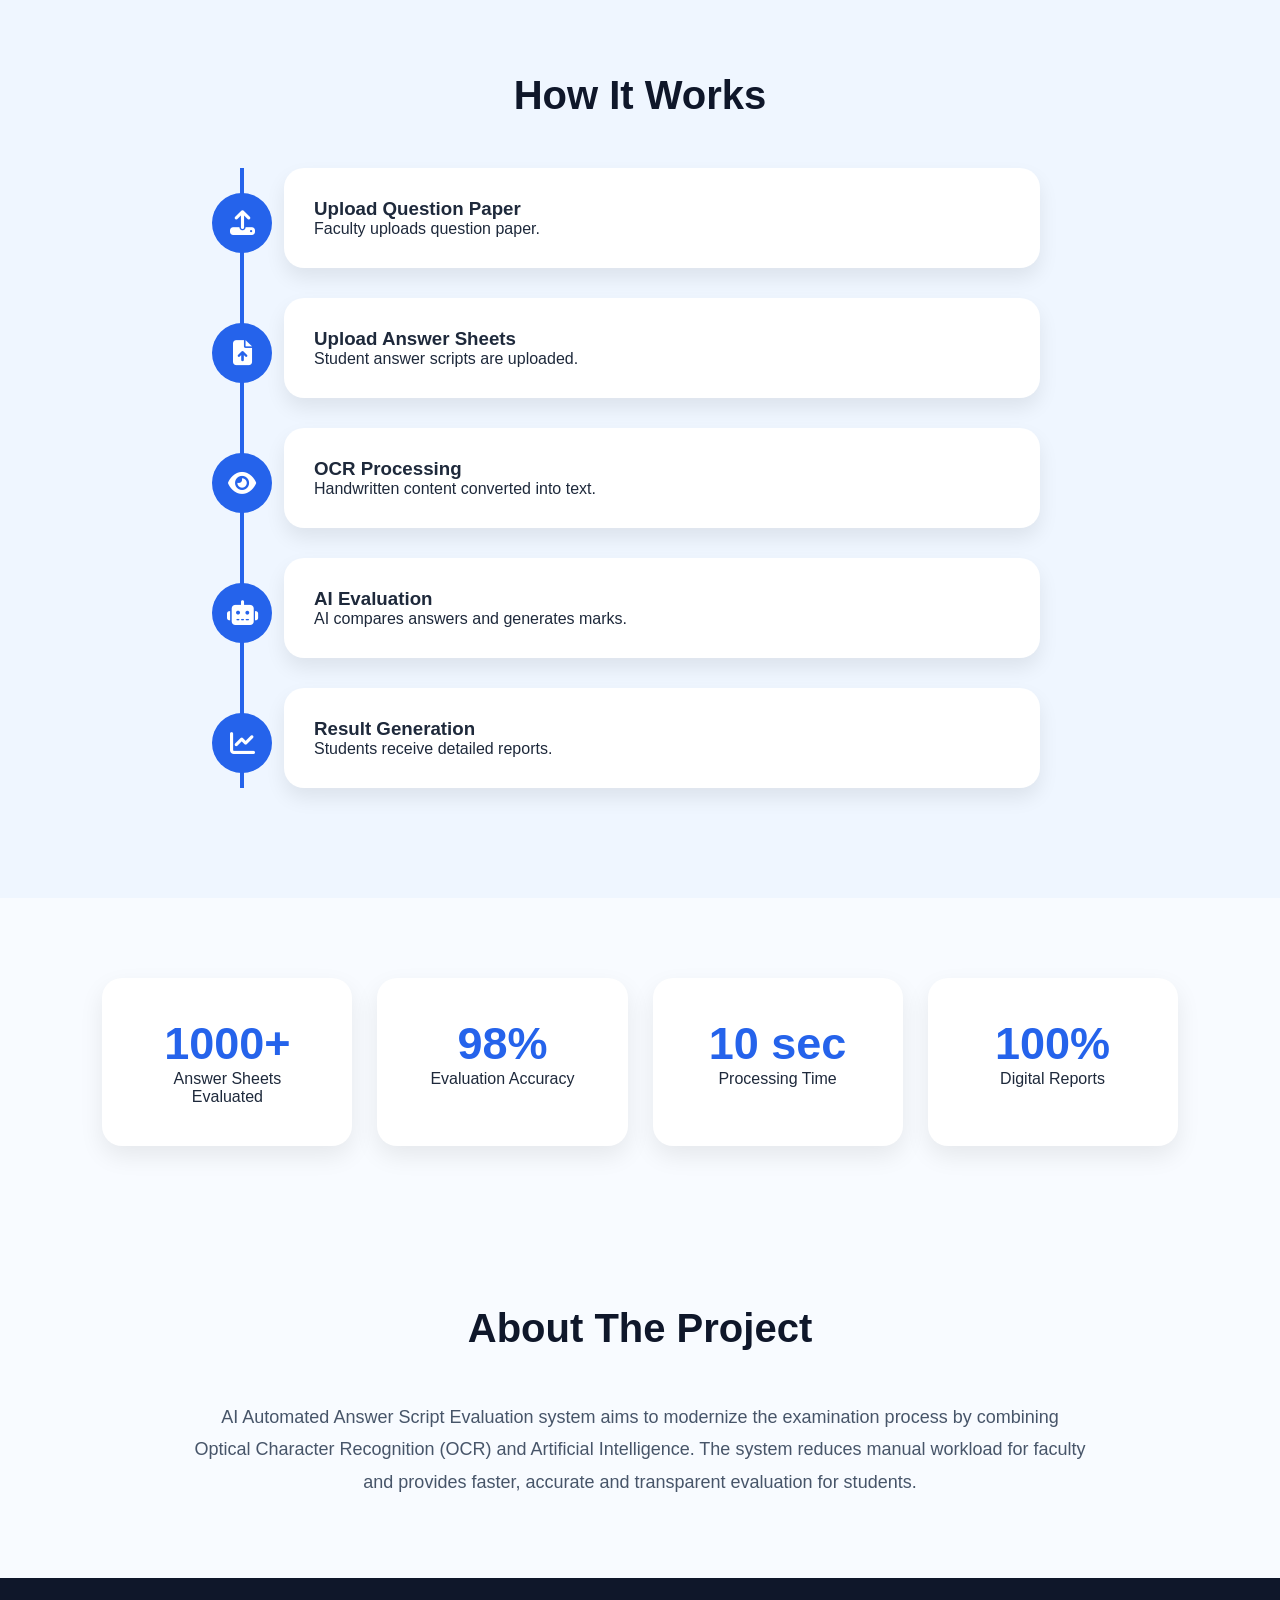
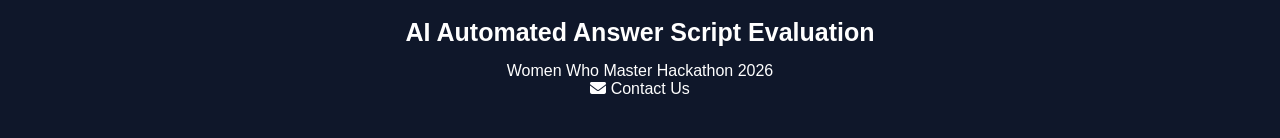
==== commit 1454d2d2: "Updated homepage design" ====
--- a/templates/index.html
+++ b/templates/index.html
@@ -3,17 +3,15 @@
 
 <head>
 
-    <meta charset="UTF-8">
-    <meta name="viewport" content="width=device-width, initial-scale=1.0">
-
-    <title>AI Answer Evaluation</title>
-
-    <link rel="stylesheet" href="../static/css/style.css">
-
-    <!-- Icons -->
-    <link 
-    rel="stylesheet" 
-    href="https://cdnjs.cloudflare.com/ajax/libs/font-awesome/6.5.0/css/all.min.css">
+<meta charset="UTF-8">
+<meta name="viewport" content="width=device-width, initial-scale=1.0">
+
+<title>AI Answer Evaluation</title>
+
+<link rel="stylesheet" href="../static/css/style.css">
+
+<link rel="stylesheet" 
+href="https://cdnjs.cloudflare.com/ajax/libs/font-awesome/6.5.0/css/all.min.css">
 
 </head>
 
@@ -21,18 +19,19 @@
 <body>
 
 
-<!-- ================= NAVBAR ================= -->
-
 <header>
 
 <nav class="navbar">
 
-    <div class="logo">
-        <i class="fa-solid fa-robot"></i>
-        AI Eval
-    </div>
-<<<<<<< HEAD
-     <ul class="nav-links">
+
+<div class="logo">
+<i class="fa-solid fa-robot"></i>
+AI Eval
+</div>
+
+
+
+<ul class="nav-links">
 
 <li>
 <a href="#">
@@ -71,22 +70,7 @@
 
 
 </ul>
-=======
-
-
-    <ul class="nav-links">
-
-        <li><a href="#">Home</a></li>
-
-        <li><a href="#features">Features</a></li>
-
-        <li><a href="#workflow">Workflow</a></li>
-
-        <li><a href="#about">About</a></li>
-
-    </ul>
-
->>>>>>> 9a0e4a9e35e2256efd06349e458271bbd99a5207
+
 
 </nav>
 
@@ -94,9 +78,6 @@
 
 
 
-
-
-<!-- ================= HERO SECTION ================= -->
 
 
 <section class="hero">
@@ -114,106 +95,100 @@
 </h1>
 
 
-<p>
-
-Transform traditional manual correction into
-an intelligent AI based evaluation system using
-OCR and Generative AI.
-
-</p>
-
-
-<<<<<<< HEAD
-<div class="hero-buttons">
-
-</div>
+
+<p>
+
+</p>
+
+
 
 
 <div class="portal-section">
 
 
+
 <div class="portal-card">
 
-    <div class="portal-icon">
-        <i class="fa-solid fa-user-tie"></i>
-    </div>
-
-    <h2>
-        Faculty Portal
-    </h2>
-
-    <p>
-        Upload answer scripts,
-        evaluate answers and generate reports.
-    </p>
-
-    <a href="/faculty-login" class="portal-btn">
-        Faculty Login
-    </a>
-
-</div>
+
+<div class="portal-icon">
+
+<i class="fa-solid fa-user-tie"></i>
+
+</div>
+
+
+<h2>
+Faculty Portal
+</h2>
+
+
+<p>
+Upload answer scripts,
+evaluate answers and generate reports.
+</p>
+
+
+<a href="/faculty-login" class="portal-btn">
+Faculty Login
+</a>
+
+
+</div>
+
+
 
 
 
 
 <div class="portal-card">
 
-    <div class="portal-icon">
-        <i class="fa-solid fa-user"></i>
-    </div>
-
-    <h2>
-        Student Portal
-    </h2>
-
-    <p>
-        View marks, evaluation reports
-        and feedback.
-    </p>
-
-    <a href="/student-login" class="student-btn">
-        Student Login
-    </a>
-
-</div>
-
-
-</div>
-=======
-
-<div class="hero-buttons">
-
-
-<a href="/faculty-login" class="btn primary">
-<i class="fa-solid fa-user-tie"></i>
-Faculty Login
-</a>
-
-
-
-<a href="/student-login" class="btn secondary">
+
+<div class="portal-icon">
 
 <i class="fa-solid fa-user"></i>
+
+</div>
+
+
+<h2>
+Student Portal
+</h2>
+
+
+<p>
+View marks, evaluation reports
+and feedback.
+</p>
+
+
+<a href="/student-login" class="student-btn">
 Student Login
-
-</a>
->>>>>>> 9a0e4a9e35e2256efd06349e458271bbd99a5207
-
-
-</div>
-
-
-</div>
+</a>
+
+
+</div>
+
+
+
+</div>
+
+
+
+</div>
+
 
 
 
 
 <div class="hero-image">
 
+
 <div class="ai-card">
 
+
 <i class="fa-solid fa-file-circle-check"></i>
 
+
 <h3>
 Smart Evaluation
 </h3>
@@ -224,10 +199,12 @@
 </p>
 
 
-</div>
-
-
-</div>
+
+</div>
+
+
+</div>
+
 
 
 </section>
@@ -236,10 +213,6 @@
 
 
 
-
-
-
-<!-- ================= FEATURES ================= -->
 
 
 <section id="features" class="features">
@@ -256,104 +229,61 @@
 
 
 <div class="feature-card">
-
 <i class="fa-solid fa-file-lines"></i>
-
-<h3>
-OCR Text Extraction
-</h3>
-
+<h3>OCR Text Extraction</h3>
 <p>
 Convert handwritten answer sheets into digital text automatically.
 </p>
-
-</div>
-
+</div>
 
 
 
 <div class="feature-card">
-
 <i class="fa-solid fa-brain"></i>
-
-<h3>
-AI Answer Evaluation
-</h3>
-
+<h3>AI Answer Evaluation</h3>
 <p>
 Gemini AI evaluates answers based on accuracy and relevance.
 </p>
-
-</div>
-
-
+</div>
 
 
 
 <div class="feature-card">
-
 <i class="fa-solid fa-chart-column"></i>
-
-<h3>
-Automatic Marks
-</h3>
-
+<h3>Automatic Marks</h3>
 <p>
 Generate marks instantly with intelligent scoring.
 </p>
-
-</div>
-
-
+</div>
 
 
 
 <div class="feature-card">
-
 <i class="fa-solid fa-file-arrow-down"></i>
-
-<h3>
-Digital Reports
-</h3>
-
+<h3>Digital Reports</h3>
 <p>
 Download complete evaluation reports anytime.
 </p>
-
-</div>
-
+</div>
 
 
 
 <div class="feature-card">
-
 <i class="fa-solid fa-bolt"></i>
-
-<h3>
-Fast Processing
-</h3>
-
+<h3>Fast Processing</h3>
 <p>
 Reduce evaluation time from hours to minutes.
 </p>
-
-</div>
-
+</div>
 
 
 
 <div class="feature-card">
-
 <i class="fa-solid fa-cloud"></i>
-
-<h3>
-Secure Storage
-</h3>
-
+<h3>Secure Storage</h3>
 <p>
 Store evaluation data safely in digital format.
 </p>
-
 </div>
 
 
@@ -368,9 +298,6 @@
 
 
 
-
-
-<!-- ================= WORKFLOW ================= -->
 
 
 <section id="workflow" class="workflow">
@@ -389,9 +316,7 @@
 <div class="step">
 
 <div class="icon">
-
 <i class="fa-solid fa-upload"></i>
-
 </div>
 
 <h3>
@@ -411,9 +336,7 @@
 <div class="step">
 
 <div class="icon">
-
 <i class="fa-solid fa-file-arrow-up"></i>
-
 </div>
 
 <h3>
@@ -430,13 +353,10 @@
 
 
 
-
 <div class="step">
 
 <div class="icon">
-
 <i class="fa-solid fa-eye"></i>
-
 </div>
 
 <h3>
@@ -453,28 +373,21 @@
 
 
 
-
 <div class="step">
 
 <div class="icon">
-
 <i class="fa-solid fa-robot"></i>
-
-</div>
-
+</div>
 
 <h3>
 AI Evaluation
 </h3>
 
-
 <p>
 AI compares answers and generates marks.
 </p>
 
-
-</div>
-
+</div>
 
 
 
@@ -483,15 +396,8 @@
 
 <div class="step">
 
-
-<<<<<<< HEAD
-<div class="dash-icon">
-=======
 <div class="icon">
->>>>>>> 9a0e4a9e35e2256efd06349e458271bbd99a5207
-
 <i class="fa-solid fa-chart-line"></i>
-
 </div>
 
 
@@ -509,7 +415,6 @@
 
 
 
-
 </div>
 
 
@@ -521,74 +426,32 @@
 
 
 
-
-
-
-<!-- ================= STATISTICS ================= -->
-
-
 <section class="stats">
 
 
 <div class="stat-card">
-
-<h2>
-1000+
-</h2>
-
-<p>
-Answer Sheets Evaluated
-</p>
-
-</div>
-
-
-
+<h2>1000+</h2>
+<p>Answer Sheets Evaluated</p>
+</div>
 
 
 <div class="stat-card">
-
-<h2>
-98%
-</h2>
-
-<p>
-Evaluation Accuracy
-</p>
-
-</div>
-
-
-
+<h2>98%</h2>
+<p>Evaluation Accuracy</p>
+</div>
 
 
 <div class="stat-card">
-
-<h2>
-10 sec
-</h2>
-
-<p>
-Processing Time
-</p>
-
-</div>
-
-
-
+<h2>10 sec</h2>
+<p>Processing Time</p>
+</div>
 
 
 <div class="stat-card">
-
-<h2>
-100%
-</h2>
-
-<p>
-Digital Reports
-</p>
-
-</div>
+<h2>100%</h2>
+<p>Digital Reports</p>
+</div>
+
 
 
 </section>
@@ -597,13 +460,6 @@
 
 
 
-
-
-
-
-
-
-<!-- ================= ABOUT ================= -->
 
 
 <section id="about" class="about">
@@ -615,7 +471,6 @@
 
 
 <p>
-
 
 AI Automated Answer Script Evaluation system
 aims to modernize the examination process by
@@ -638,11 +493,6 @@
 
 
 
-
-
-<!-- ================= FOOTER ================= -->
-
-
 <footer>
 
 
@@ -659,7 +509,7 @@
 <div>
 
 <i class="fa-solid fa-envelope"></i>
- Contact Us
+Contact Us
 
 </div>
 
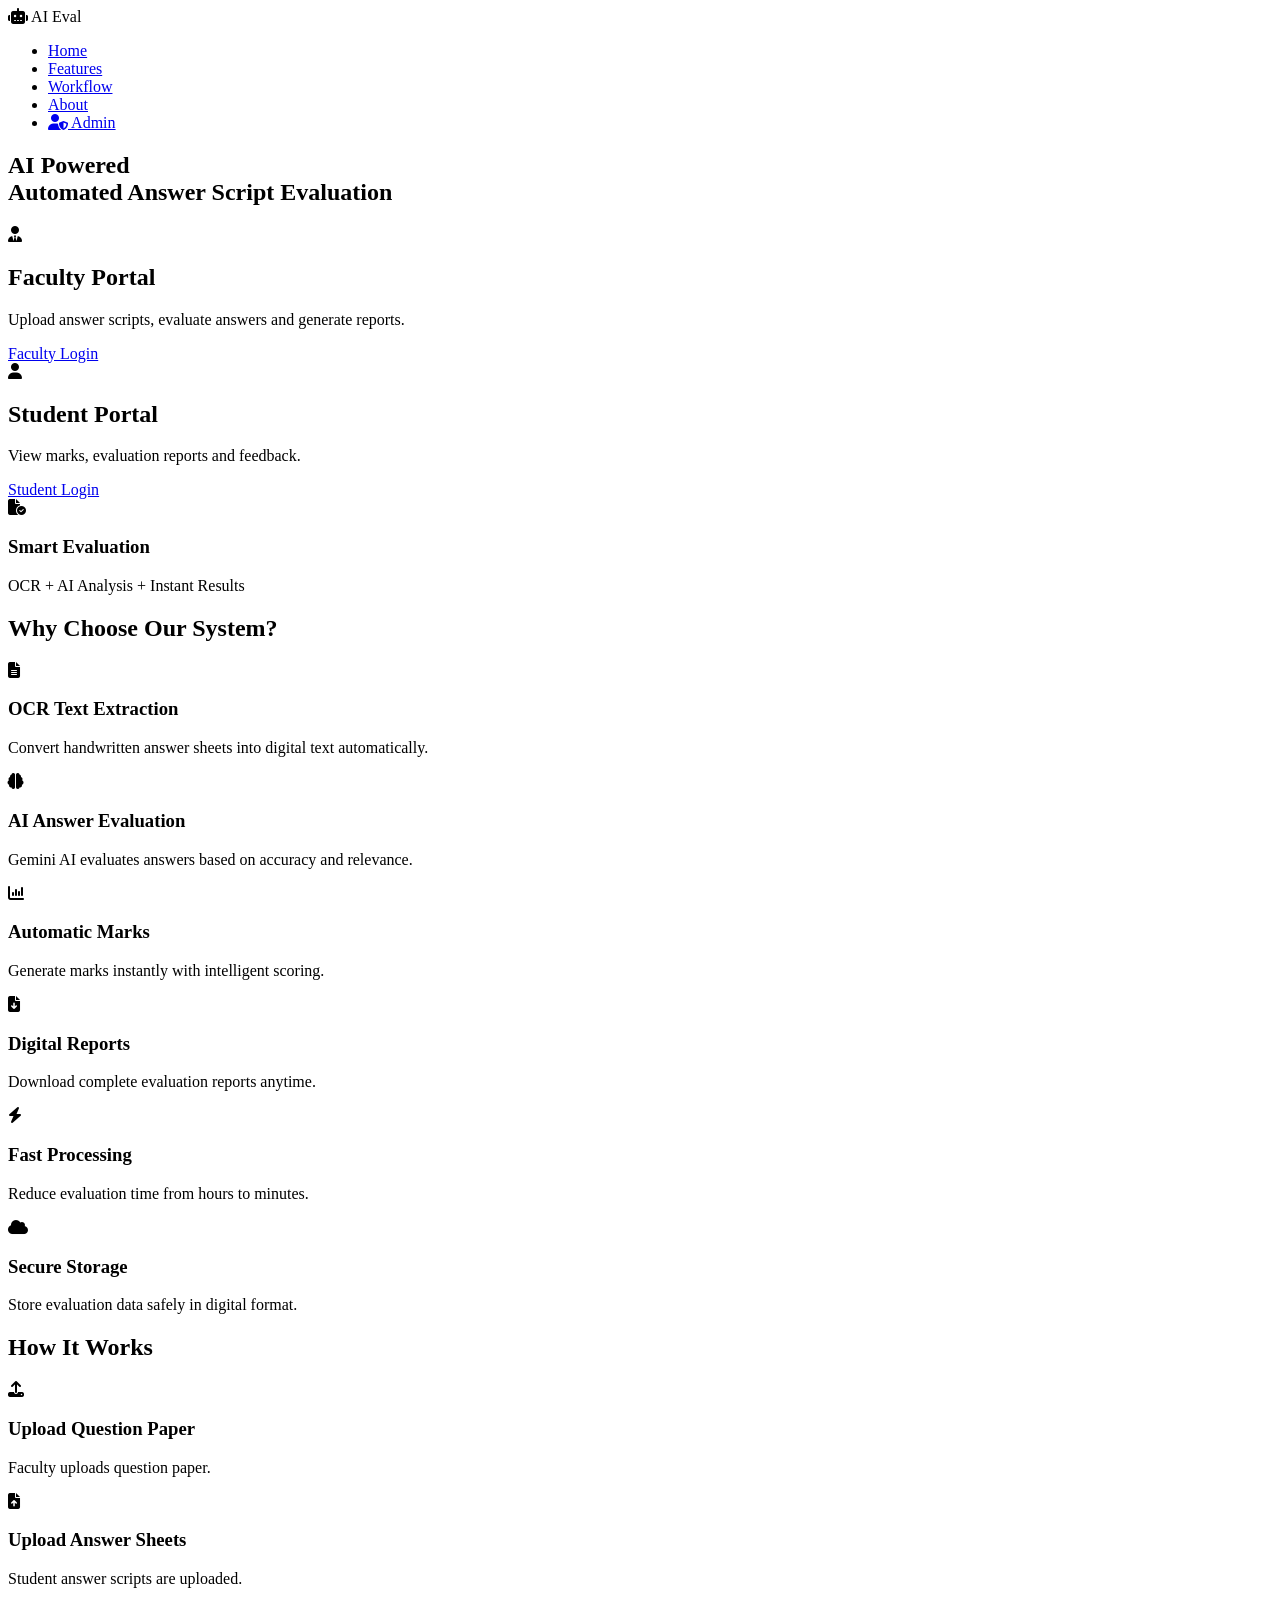
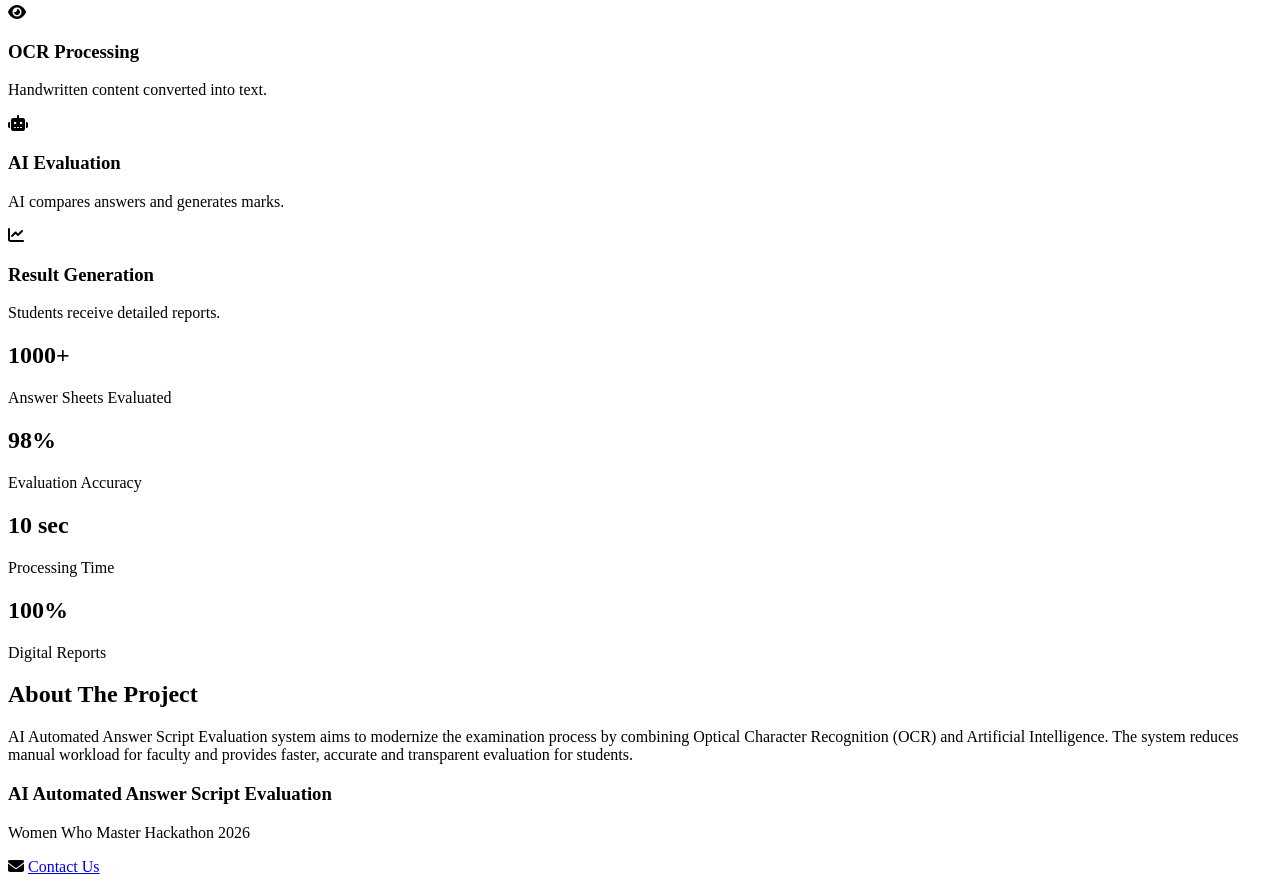
==== commit d70c1a93: "faculty_login.html" ====
--- a/templates/index.html
+++ b/templates/index.html
@@ -8,10 +8,17 @@
 
 <title>AI Answer Evaluation</title>
 
-<link rel="stylesheet" href="../static/css/style.css">
-
-<link rel="stylesheet" 
-href="https://cdnjs.cloudflare.com/ajax/libs/font-awesome/6.5.0/css/all.min.css">
+
+<!-- Main CSS -->
+<link rel="stylesheet"
+href="{{ url_for('static', filename='css/style.css') }}">
+
+
+
+<!-- Font Awesome Icons -->
+<link rel="stylesheet"
+href="https://cdnjs.cloudflare.com/ajax/libs/font-awesome/6.7.2/css/all.min.css">
+
 
 </head>
 
@@ -34,7 +41,7 @@
 <ul class="nav-links">
 
 <li>
-<a href="#">
+<a href="/">
 Home
 </a>
 </li>
@@ -96,10 +103,6 @@
 
 
 
-<p>
-
-</p>
-
 
 
 
@@ -507,10 +510,10 @@
 
 
 <div>
-
 <i class="fa-solid fa-envelope"></i>
+<a href="mailto:contact@example.com">
 Contact Us
-
+</a>
 </div>
 
 
